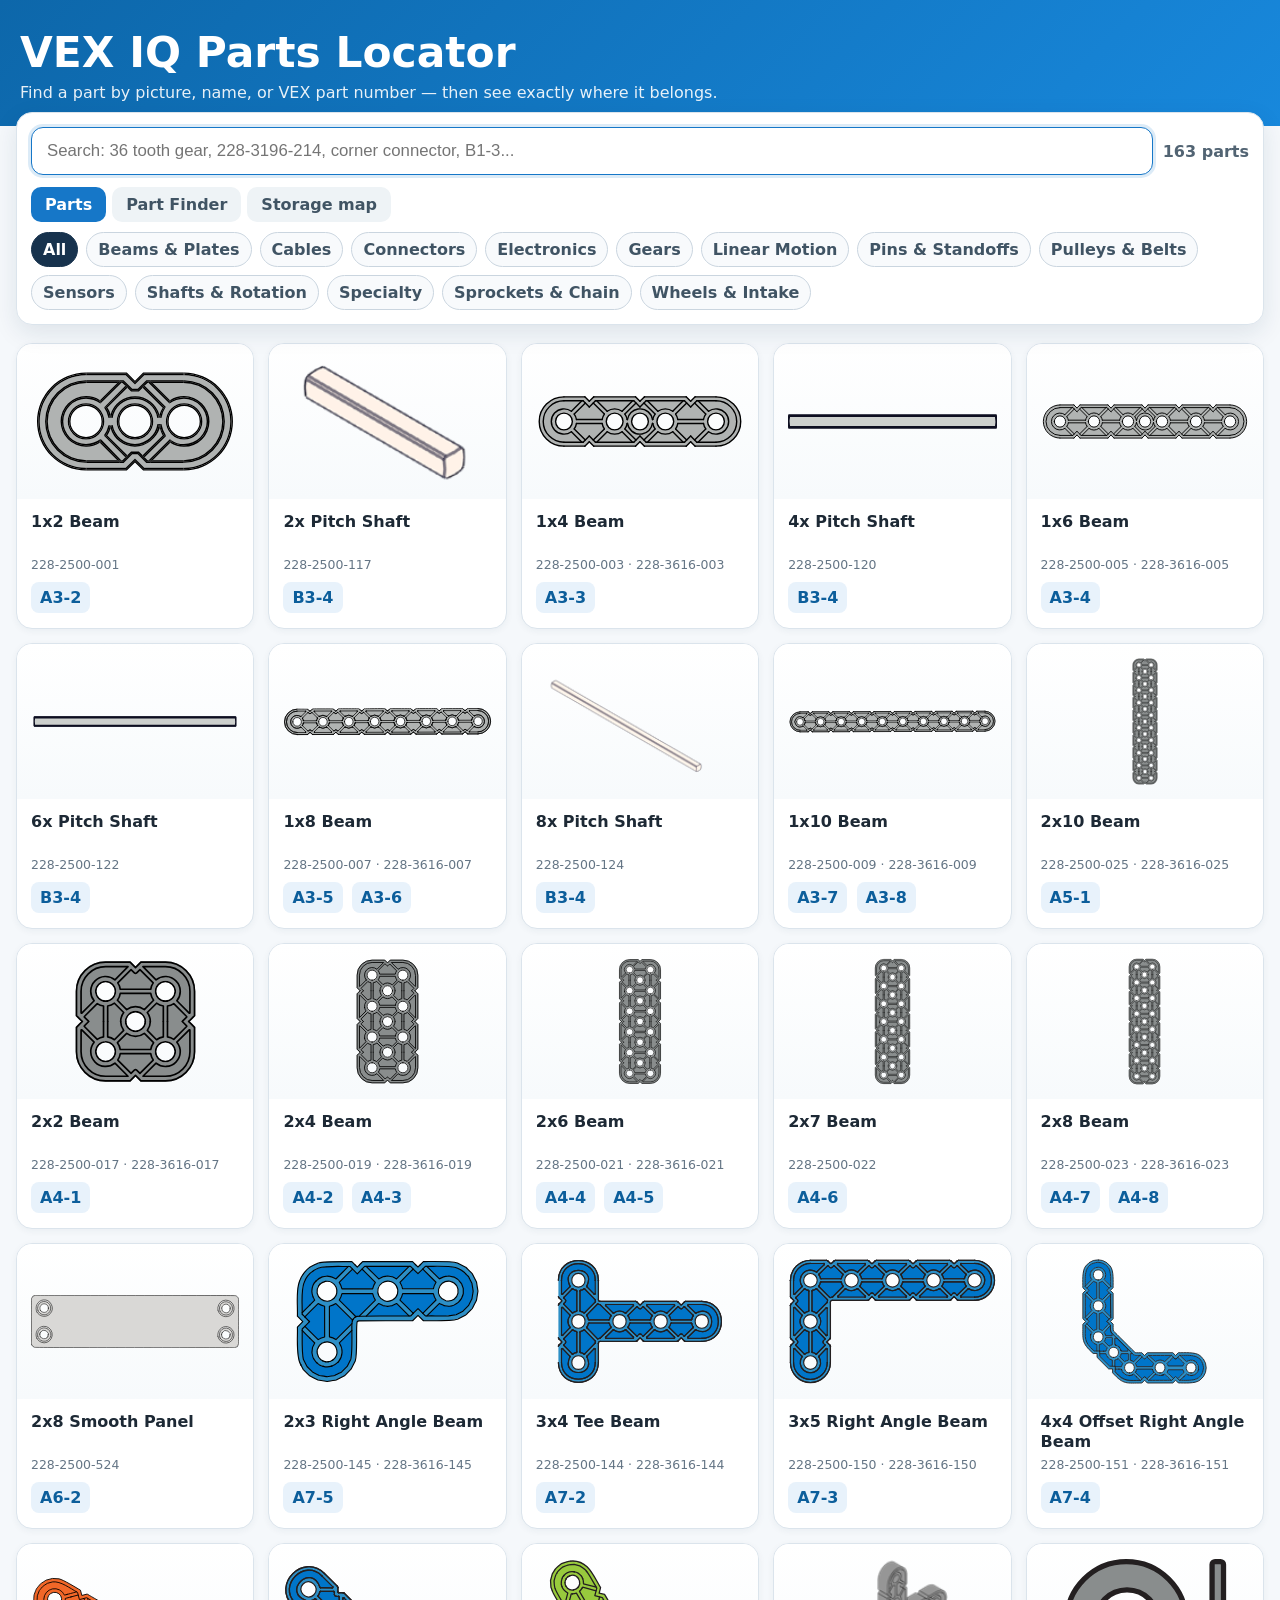
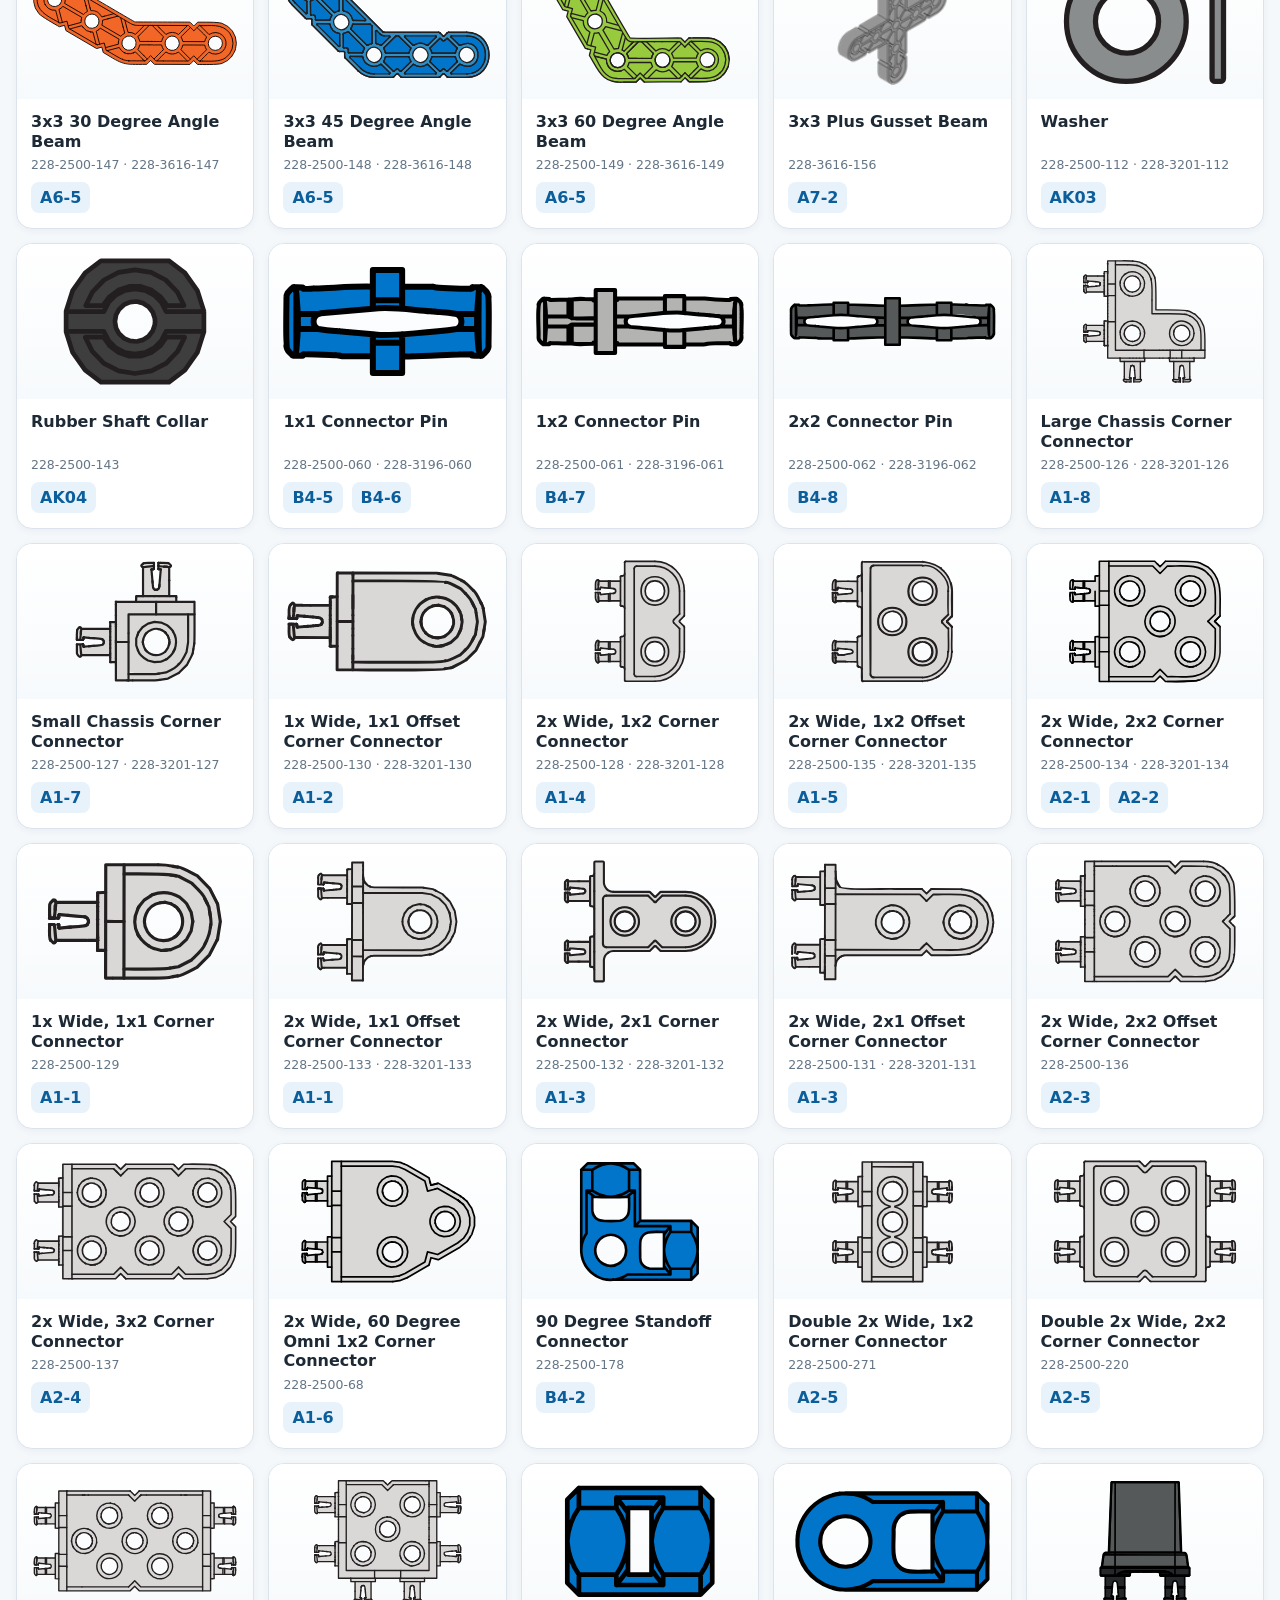
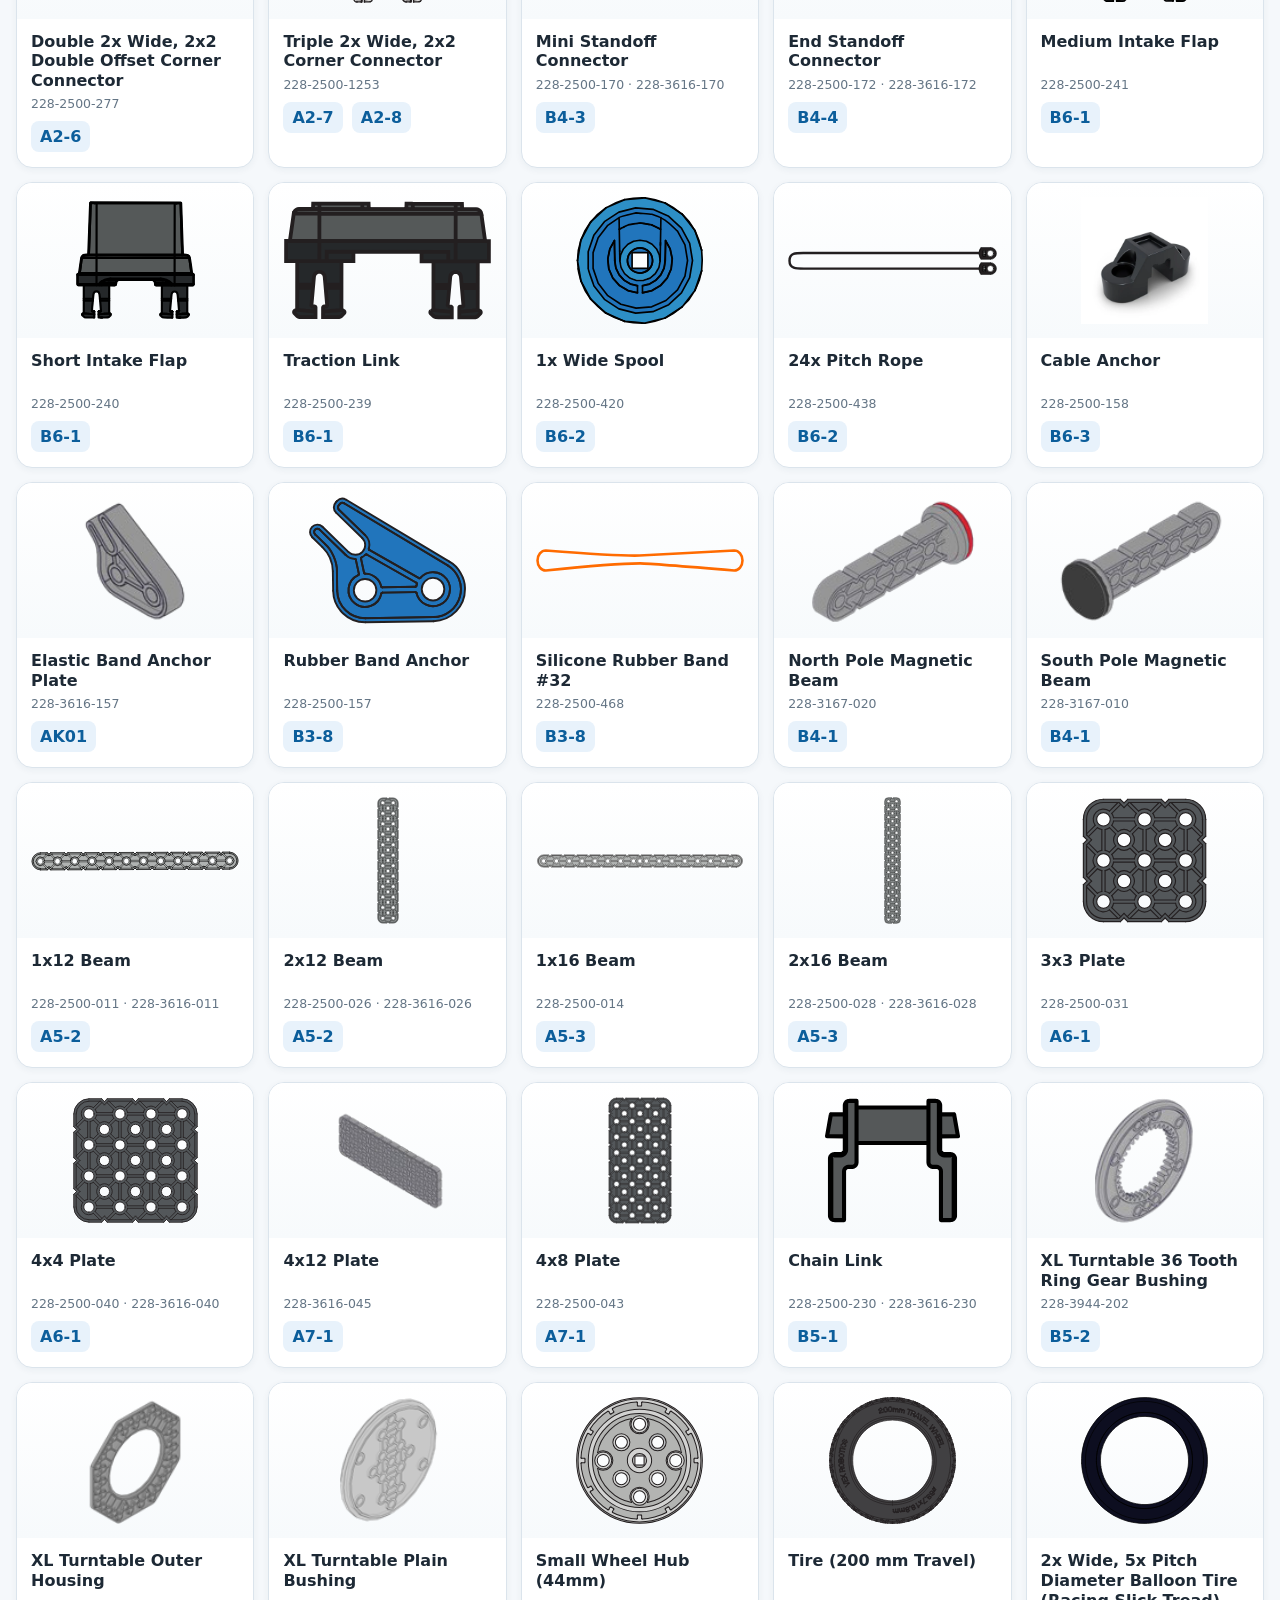
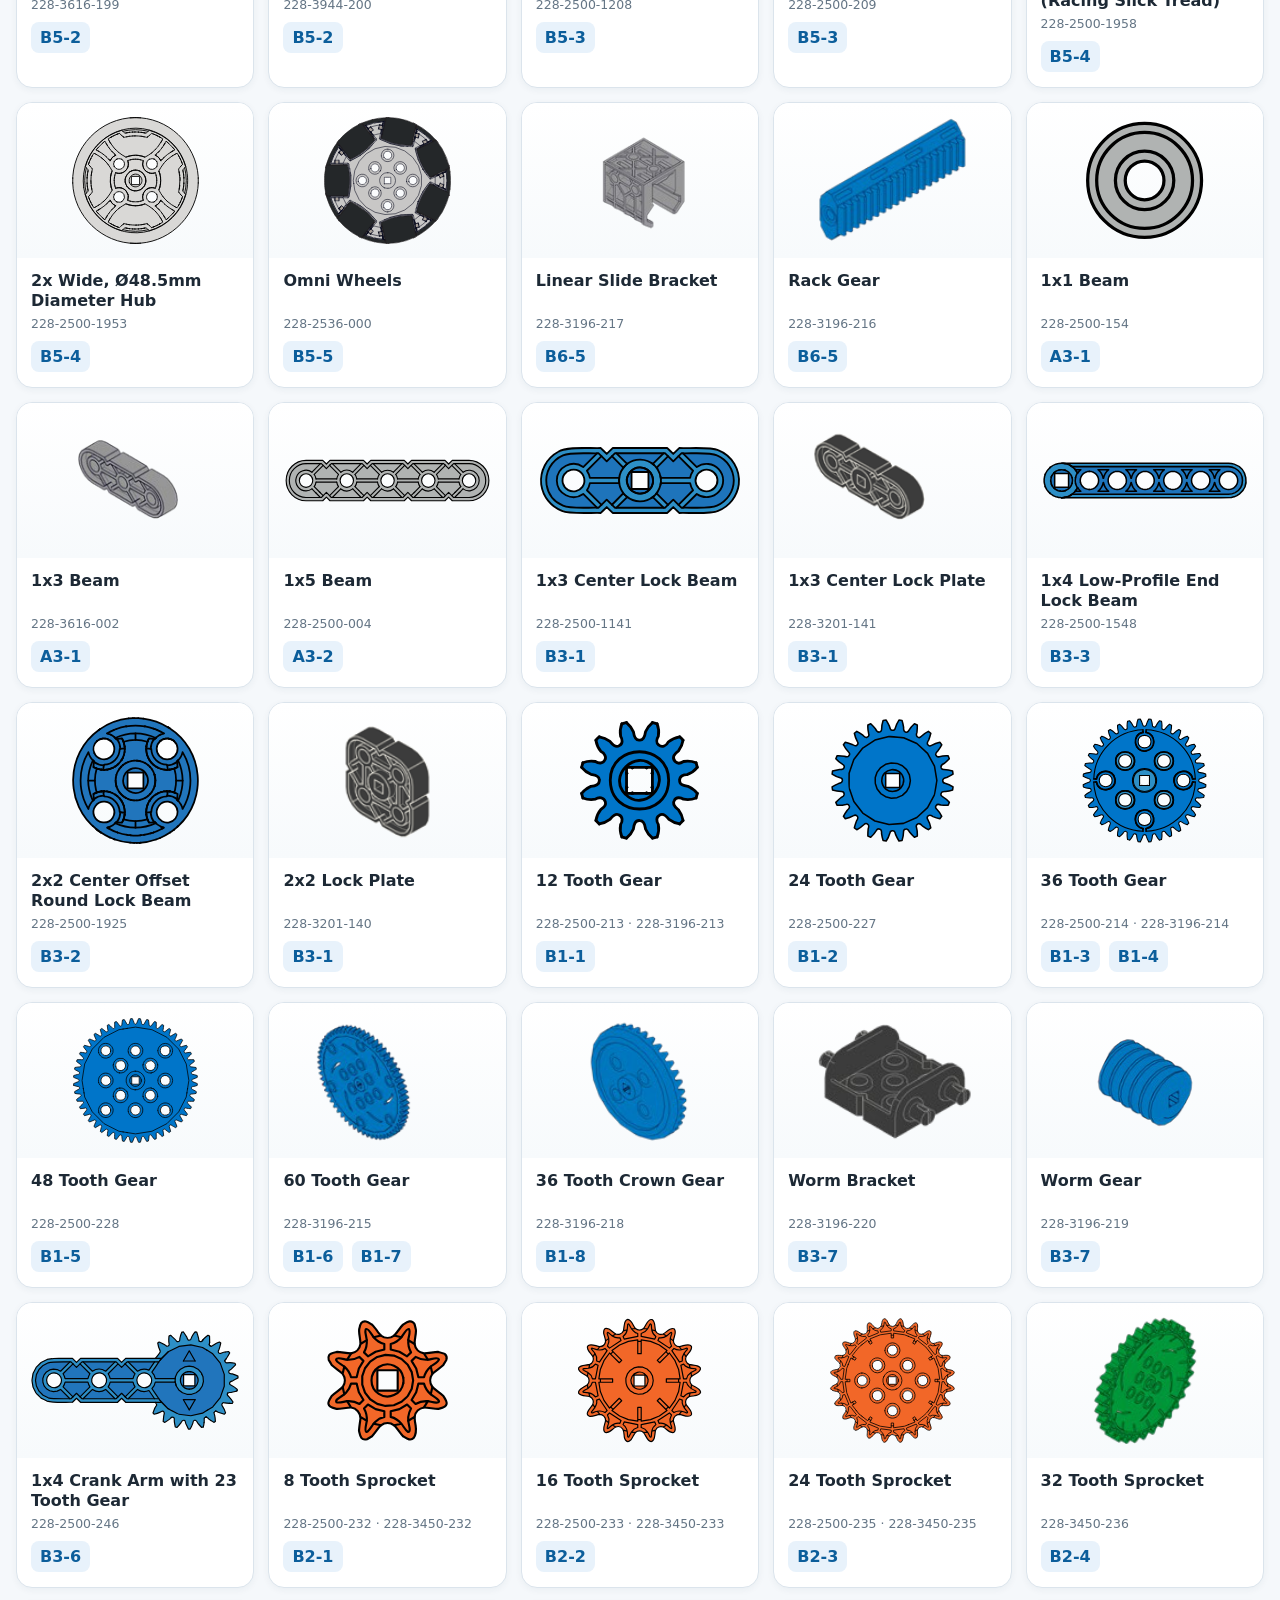
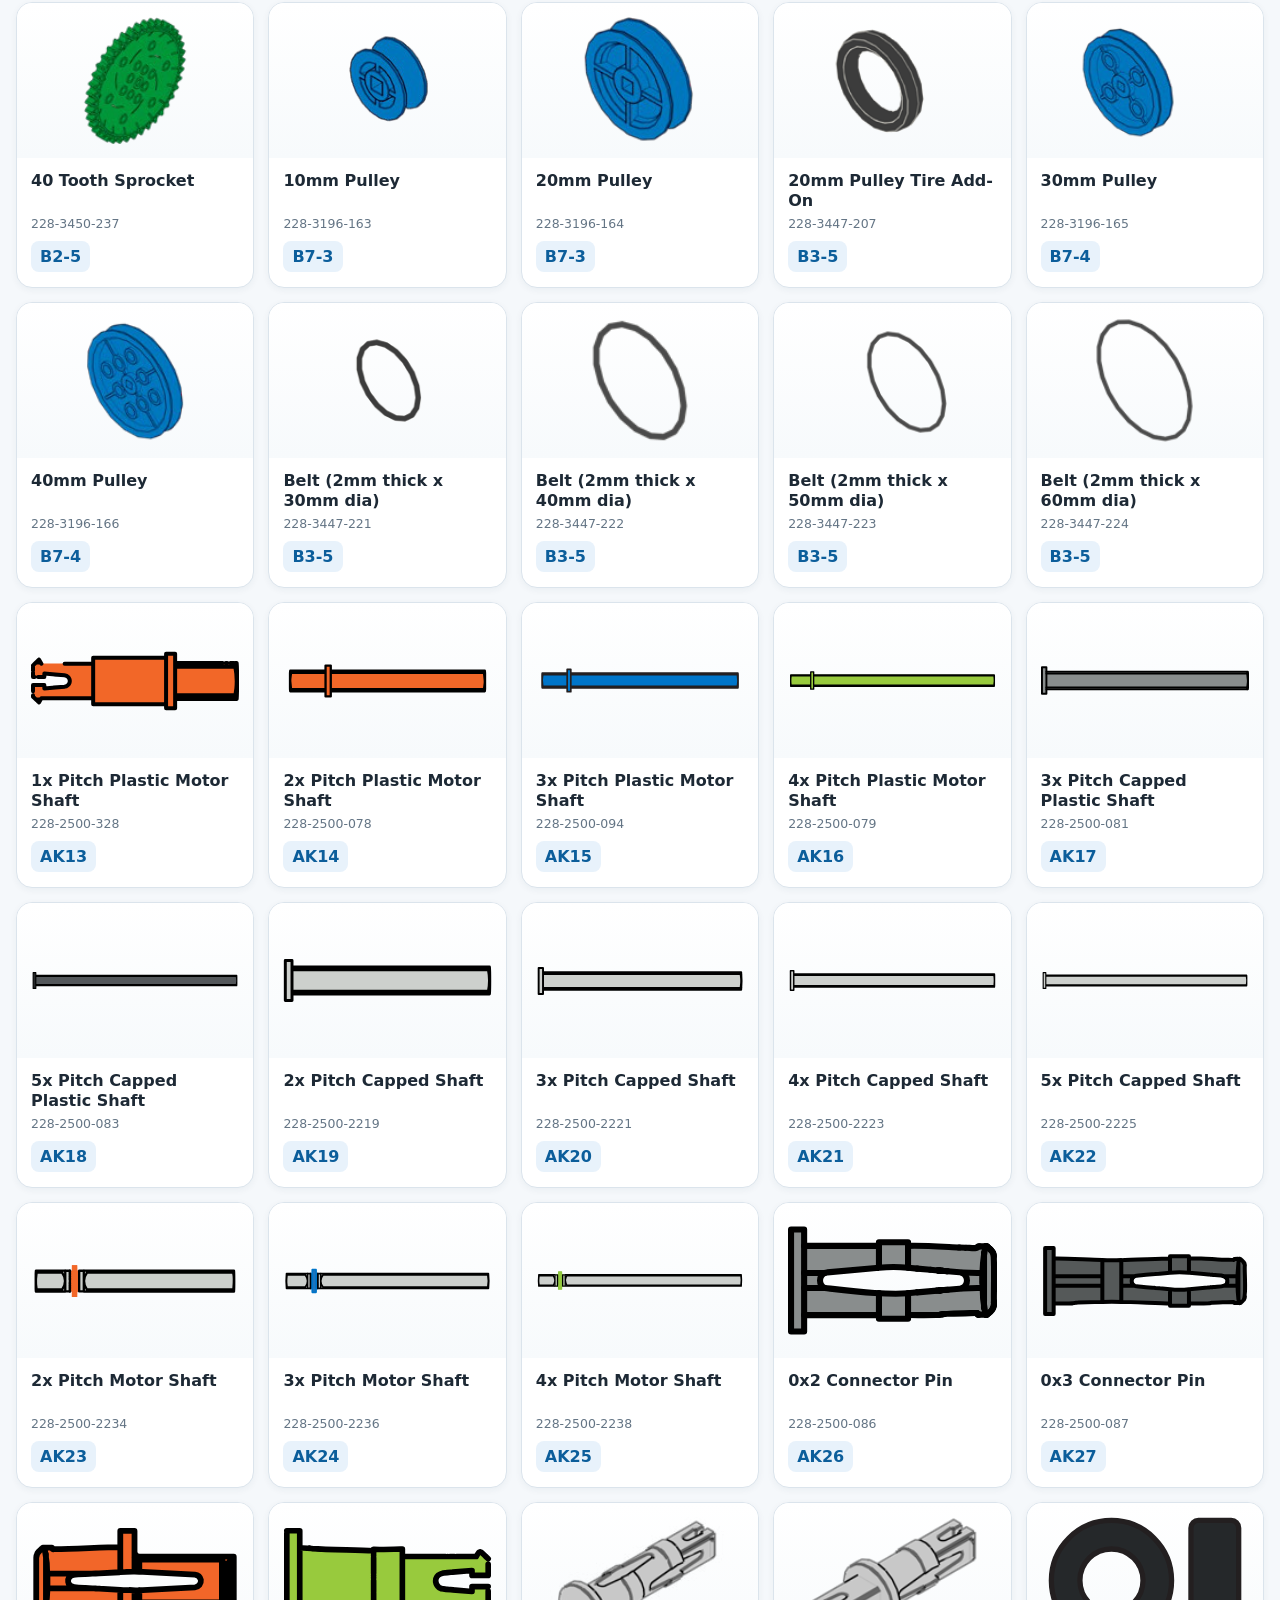
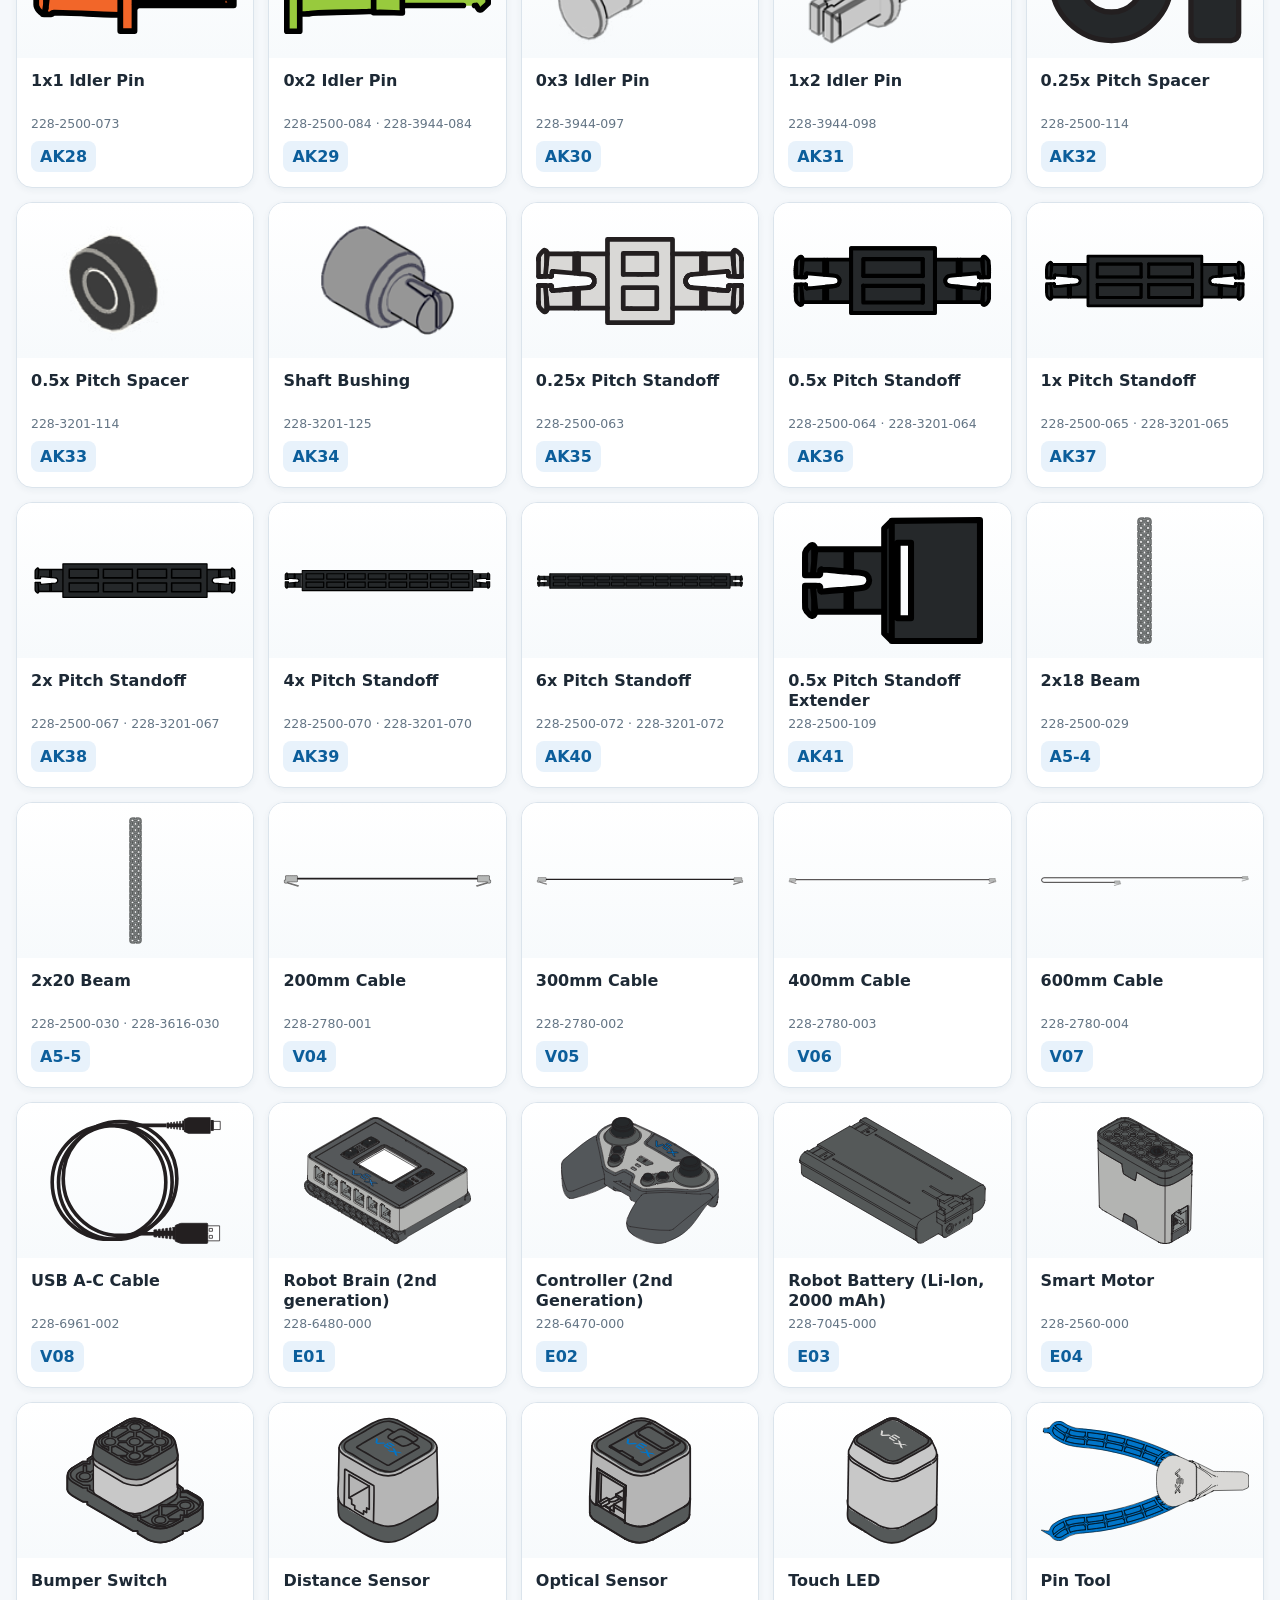
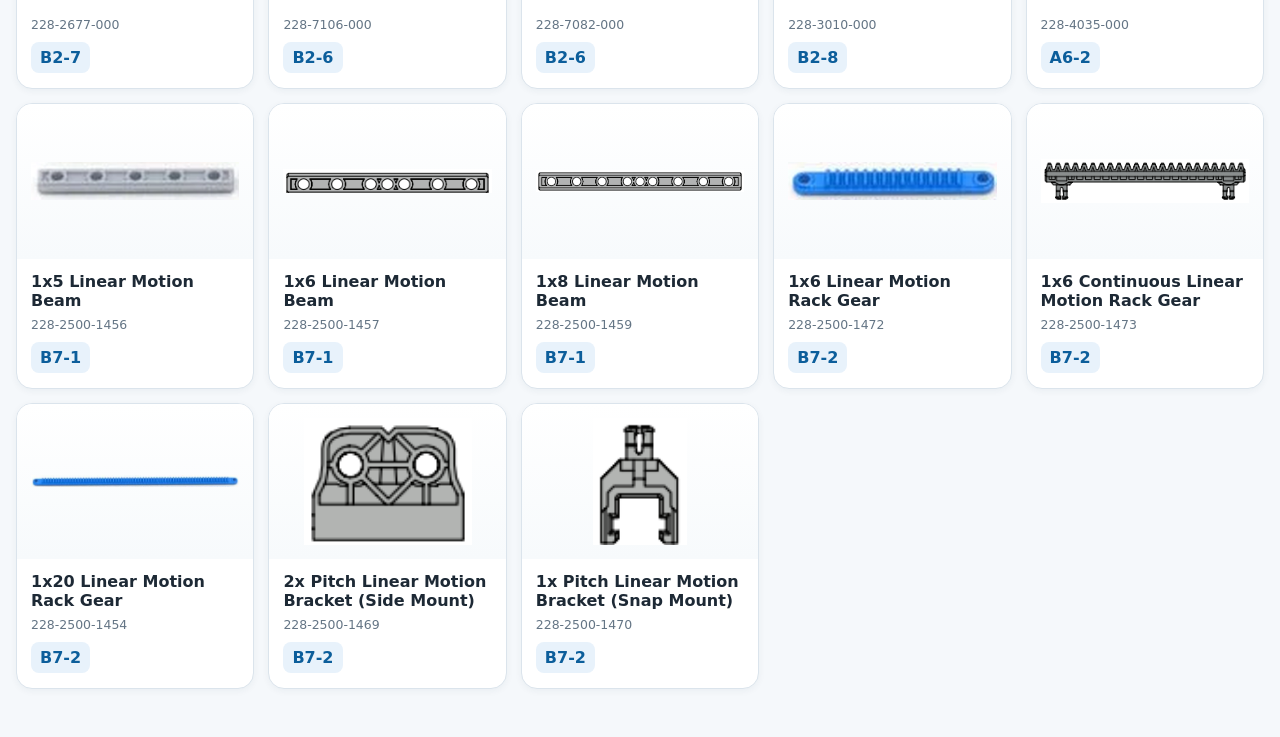
==== index.html @ 148d545c "VEX IQ Parts Locator: first commit Static site (search, Part Finder poster, storage map) for the cla" ====
<!doctype html>
<html lang="en">
<head>
<meta charset="utf-8">
<meta name="viewport" content="width=device-width,initial-scale=1">
<title>VEX IQ Parts Locator</title>
<link rel="stylesheet" href="css/style.css">
</head>
<body>
<header>
  <div class="header-inner">
    <h1>VEX IQ Parts Locator</h1>
    <p>Find a part by picture, name, or VEX part number — then see exactly where it belongs.</p>
  </div>
</header>

<div class="toolbar">
  <div class="toolbar-card">
    <div class="search-row">
      <input id="search" class="search" type="search" autocomplete="off" spellcheck="false"
             placeholder="Search: 36 tooth gear, 228-3196-214, corner connector, B1-3..." autofocus>
      <div class="count" id="count"></div>
    </div>
    <div class="view-tabs" role="tablist">
      <button class="tab active" data-view="parts" role="tab">Parts</button>
      <button class="tab" data-view="finder" role="tab">Part Finder</button>
      <button class="tab" data-view="map" role="tab">Storage map</button>
    </div>
    <div class="filters" id="filters"></div>
  </div>
</div>

<main>
  <section id="partsView">
    <div id="fuzzyNote" class="fuzzy-note" hidden></div>
    <div id="grid" class="grid"></div>
    <div id="empty" class="empty" hidden>No parts matched that search. Try fewer words, or a part number.</div>
  </section>
  <section id="finderView" hidden></section>
  <section id="mapView" hidden>
    <p class="map-help">Click any bin or drawer to see what's in it.</p>
    <div id="storageMap"></div>
  </section>
  <div id="loadError" class="empty" hidden></div>
</main>

<dialog id="dialog">
  <div class="modal-head">
    <button class="back" id="backBtn" aria-label="Back" hidden>‹ Back</button>
    <strong id="dialogTitle"></strong>
    <button class="close" id="closeBtn" aria-label="Close">×</button>
  </div>
  <div id="dialogBody"></div>
</dialog>

<script src="js/app.js"></script>
</body>
</html>
---- css/style.css ----
:root {
  --blue:#1677c8; --dark:#17324d; --light:#f5f8fb; --border:#dbe4ec;
  --orange:#e9792f; --green:#2f8d59; --shadow:0 8px 25px rgba(23,50,77,.10);
  --hit:#ffbd4a; --hit-border:#d38200;
}
* { box-sizing:border-box; }
[hidden] { display:none !important; }
body { margin:0; font-family:Inter,system-ui,-apple-system,BlinkMacSystemFont,"Segoe UI",sans-serif; background:var(--light); color:#1d2935; }
button { font:inherit; }

header { background:linear-gradient(135deg,#0d67aa,#1888dc); color:white; padding:28px 20px 24px; }
.header-inner { max-width:1280px; margin:auto; }
h1 { margin:0 0 6px; font-size:clamp(1.7rem,4vw,2.65rem); }
header p { margin:0; opacity:.9; }

/* Toolbar */
.toolbar { max-width:1280px; margin:-14px auto 18px; padding:0 16px; position:sticky; top:8px; z-index:5; }
.toolbar-card { background:white; border:1px solid var(--border); border-radius:16px; box-shadow:var(--shadow); padding:14px; }
.search-row { display:flex; gap:10px; align-items:center; }
.search { flex:1; min-width:0; font-size:1.05rem; padding:13px 15px; border:1px solid #bfcbd5; border-radius:12px; outline:none; }
.search:focus { border-color:var(--blue); box-shadow:0 0 0 3px rgba(22,119,200,.15); }
.count { white-space:nowrap; font-weight:700; color:#526473; }
.view-tabs { display:flex; gap:6px; margin-top:12px; }
.tab { border:0; background:#eef3f6; color:#405464; border-radius:10px; padding:8px 14px; cursor:pointer; font-weight:700; }
.tab.active { background:var(--blue); color:white; }
.filters { display:flex; gap:8px; flex-wrap:wrap; margin-top:10px; }
.filter { border:1px solid #cad5df; background:#f8fafc; border-radius:999px; padding:7px 11px; cursor:pointer; font-weight:650; color:#405464; }
.filter.active { background:var(--dark); color:white; border-color:var(--dark); }

main { max-width:1280px; margin:auto; padding:0 16px 48px; }

/* Part cards */
.grid { display:grid; grid-template-columns:repeat(auto-fill,minmax(205px,1fr)); gap:14px; }
.card { border:1px solid var(--border); background:white; border-radius:16px; overflow:hidden; cursor:pointer; box-shadow:0 2px 7px rgba(23,50,77,.05); transition:.16s ease; text-align:left; padding:0; display:flex; flex-direction:column; }
.card:hover { transform:translateY(-2px); box-shadow:var(--shadow); border-color:#b8c9d8; }
.imagebox { height:155px; display:flex; align-items:center; justify-content:center; padding:14px; background:linear-gradient(#fff,#f7fafc); }
.imagebox img { width:100%; height:100%; object-fit:contain; }
.card-body { padding:13px 14px 15px; }
.name { margin:0; font-size:1rem; line-height:1.22; min-height:2.44em; }
.meta { font-size:.78rem; color:#647585; margin-top:6px; min-height:1.2em; }
.location { display:inline-block; margin-top:10px; margin-right:4px; background:#e8f2fb; color:#0c5e9b; padding:6px 9px; border-radius:8px; font-weight:800; border:0; cursor:pointer; }
.location:hover { background:#d3e7f8; }
.empty { background:white; border:1px dashed #bdcbd7; border-radius:16px; padding:40px; text-align:center; color:#607282; }
.fuzzy-note { margin:0 0 12px; padding:10px 14px; border-radius:12px; background:#fff6e6; color:#7a4b00; border:1px solid #f3d9a6; }

/* Part Finder */
.finder-title { margin:4px 0 2px; font-size:1.5rem; }
.finder-help { margin:0 0 16px; color:#607282; }
.poster { --k:.6; display:grid; grid-template-columns:repeat(4,minmax(0,1fr)); grid-auto-rows:8px; column-gap:14px; grid-auto-flow:row dense; }
.poster-panel { align-self:start; background:white; border:2px solid #d5dde4; border-radius:6px; padding:10px 14px 12px; }
.poster-panel h2 { margin:0 0 4px; font-size:1.1rem; }
.poster-panel h2 button { border:0; background:none; padding:0; font:inherit; font-weight:800; color:#0d67aa; cursor:pointer; }
.poster-panel h2 button span { opacity:.5; }
.poster-panel h2 button:hover { text-decoration:underline; }
.poster-group { display:flex; flex-wrap:wrap; align-items:flex-end; gap:6px 12px; padding:8px 0; }
.poster-group + .poster-group { border-top:1px dashed #e1e7ec; }
.poster-part { position:relative; display:flex; align-items:center; justify-content:center; min-width:30px; min-height:30px; max-width:100%; padding:3px; border:0; border-radius:8px; background:none; cursor:pointer; }
.poster-part img { display:block; width:calc(var(--w) * var(--k) * 1px); max-width:100%; height:auto; aspect-ratio:var(--w) / var(--h); }
.poster-part:hover, .poster-part:focus-visible { background:#e8f2fb; outline:2px solid var(--blue); z-index:3; }
.poster-part::after { content:attr(data-tip); position:absolute; left:50%; bottom:calc(100% + 6px); transform:translateX(-50%); background:var(--dark); color:white; font-size:.8rem; font-weight:700; padding:5px 9px; border-radius:7px; white-space:nowrap; pointer-events:none; opacity:0; transition:opacity .12s; }
.poster-part:hover::after, .poster-part:focus-visible::after { opacity:1; }
.poster-missing { font-size:.7rem; font-weight:700; color:#536778; background:#eef3f6; border-radius:6px; padding:6px; }
.crumbs { display:flex; align-items:center; gap:8px; margin:2px 0 10px; font-size:1.1rem; }
.crumbs button { border:0; background:#eef3f6; color:#405464; border-radius:10px; padding:8px 12px; cursor:pointer; font-weight:700; }
.crumbs button:hover { background:#dfe8ee; }
.crumbs span { color:#9aa8b4; }
.finder-chips { margin:0 0 16px; }
.type-group { margin-bottom:22px; }
.type-group > h3 { margin:0 0 10px; font-size:1.15rem; color:var(--dark); border-bottom:2px solid var(--border); padding-bottom:6px; }
.type-group > h3 span { font-size:.8rem; color:#7a8b99; background:#eef3f6; border-radius:999px; padding:2px 8px; margin-left:4px; vertical-align:middle; }
.badge-link { border:0; cursor:pointer; }
@media (max-width:1100px) { .poster { grid-template-columns:repeat(2,minmax(0,1fr)); } }
.badge-link:hover { background:#d3e7f8; color:#0c5e9b; }

/* Placeholder image */
.placeholder { width:130px; height:110px; border-radius:20px; display:flex; flex-direction:column; align-items:center; justify-content:center; text-align:center; font-weight:800; color:white; padding:10px; }
.placeholder span { font-size:1rem; line-height:1.15; display:-webkit-box; -webkit-line-clamp:3; -webkit-box-orient:vertical; overflow:hidden; }
.placeholder small { font-size:.62rem; font-weight:600; opacity:.8; margin-top:6px; }
.placeholder.large { width:220px; height:180px; border-radius:28px; }
.placeholder.large span { font-size:1.5rem; }
.placeholder.large small { font-size:.8rem; }
.placeholder.tiny { width:56px; height:56px; border-radius:10px; padding:3px; }
.placeholder.tiny span { font-size:.55rem; }
.placeholder.tiny small { display:none; }

/* Dialog */
dialog { width:min(920px,95vw); max-height:92vh; border:0; padding:0; border-radius:18px; box-shadow:0 24px 70px rgba(0,0,0,.28); }
dialog::backdrop { background:rgba(13,31,48,.55); }
.modal-head { display:flex; align-items:center; gap:10px; border-bottom:1px solid var(--border); padding:12px 18px; position:sticky; top:0; background:white; z-index:2; }
.modal-head strong { font-size:1.15rem; flex:1; }
.close { width:38px; height:38px; border:0; border-radius:50%; background:#eef3f6; font-size:1.4rem; cursor:pointer; }
.back { border:0; border-radius:10px; background:#eef3f6; padding:8px 12px; cursor:pointer; font-weight:700; color:#405464; }
.detail { padding:20px; display:grid; grid-template-columns:minmax(220px,330px) 1fr; gap:22px; }
.detail-image { background:#f7fafc; border:1px solid var(--border); border-radius:15px; min-height:250px; padding:18px; display:flex; align-items:center; justify-content:center; }
.detail-image img { width:100%; height:290px; object-fit:contain; }
.detail h2 { margin:0 0 7px; font-size:1.65rem; }
.badge { display:inline-block; padding:6px 9px; border-radius:999px; background:#eef3f6; color:#536778; font-size:.8rem; font-weight:700; margin:0 6px 6px 0; }
.big-location { display:block; width:100%; text-align:left; border:0; margin:13px 0 16px; border-radius:14px; background:#0f6dac; color:white; padding:14px 16px; }
button.big-location { cursor:pointer; }
button.big-location:hover { background:#0c5e94; }
.big-location small { display:block; opacity:.8; font-weight:700; letter-spacing:.03em; }
.big-location b { font-size:1.65rem; }
.big-location .hint { font-size:.8rem; opacity:.8; margin-top:4px; }
.big-location.multi .multi-bins { display:flex; flex-wrap:wrap; gap:8px; margin:6px 0 2px; }
.big-location.multi button { flex:1 1 140px; text-align:left; border:2px solid rgba(255,255,255,.55); background:rgba(255,255,255,.12); color:white; border-radius:10px; padding:8px 10px; cursor:pointer; }
.big-location.multi button:hover { background:rgba(255,255,255,.25); }
.big-location.multi button b { display:block; font-size:1.5rem; }
.big-location.multi button span { font-size:.78rem; opacity:.85; }
.bin-item .info small.also { display:block; color:#0c5e9b; font-weight:700; }
.fact-grid { display:grid; grid-template-columns:repeat(2,minmax(0,1fr)); gap:9px; }
.fact { border:1px solid var(--border); border-radius:11px; padding:10px; background:#fbfcfd; }
.fact small { display:block; color:#718291; margin-bottom:3px; }
.fact b { word-break:break-word; }
.note { margin-top:10px; color:#607282; font-size:.9rem; }

/* Bin contents view */
.bin-view { padding:20px; }
.bin-list { display:grid; gap:10px; margin-top:14px; }
.bin-item { display:flex; align-items:center; gap:14px; width:100%; text-align:left; border:1px solid var(--border); background:white; border-radius:12px; padding:10px; cursor:pointer; }
.bin-item:hover { border-color:#b8c9d8; box-shadow:var(--shadow); }
.bin-item .thumb { width:56px; height:56px; flex:none; display:flex; align-items:center; justify-content:center; }
.bin-item .thumb img { width:100%; height:100%; object-fit:contain; }
.bin-item .info { flex:1; min-width:0; }
.bin-item .info b { display:block; }
.bin-item .info small { color:#647585; }
.bin-item .qty { font-weight:800; color:#405464; white-space:nowrap; }

/* Storage maps (shared by detail dialog + map view) */
.map-help { color:#607282; margin:0 0 12px; }
.map-section { background:white; border:1px solid var(--border); border-radius:16px; padding:16px; margin-bottom:16px; }
.map-section h2 { margin:0 0 4px; font-size:1.2rem; }
.map-section > p { margin:0 0 12px; color:#647585; }
.cart-sides { display:grid; grid-template-columns:repeat(auto-fit,minmax(340px,1fr)); gap:16px; }
.cart-title { font-weight:800; margin:14px 0 6px; font-size:.9rem; color:#405464; }
.cart { display:grid; grid-template-columns:repeat(var(--cols,8),1fr); gap:4px; }
.mini-map .cart { max-width:440px; }
.bin { min-height:32px; background:#f3f6f8; border:1px solid #dbe3e9; border-radius:5px; display:flex; flex-direction:column; align-items:center; justify-content:center; font-size:.65rem; color:#8a98a4; cursor:pointer; padding:2px; overflow:hidden; }
.bin.filled { background:#e3edf6; border-color:#bccfe0; color:#38556f; font-weight:700; }
.bin:hover { border-color:var(--blue); box-shadow:0 0 0 2px rgba(22,119,200,.2); }
.bin.hit { background:var(--hit); border-color:var(--hit-border); color:#492c00; font-weight:900; transform:scale(1.05); }
.map-section .bin { min-height:58px; }
.bin .bin-label { font-size:.58rem; font-weight:500; line-height:1.15; text-align:center; margin-top:2px; display:-webkit-box; -webkit-line-clamp:2; -webkit-box-orient:vertical; overflow:hidden; }
.mini-map .bin-label { display:none; }
.mini-map { margin-top:6px; }
.zone-list { display:grid; grid-template-columns:repeat(auto-fill,minmax(200px,1fr)); gap:8px; }
.zone-list .bin { min-height:48px; align-items:flex-start; padding:8px 10px; font-size:.8rem; }
.zone-list .bin .bin-label { font-size:.75rem; text-align:left; }

@media (max-width:700px) {
  .detail { grid-template-columns:1fr; }
  .detail-image { min-height:190px; }
  .toolbar { position:static; margin-top:0; }
  .count { display:none; }
  .poster { --k:.45; grid-template-columns:minmax(0,1fr); }
  .finder-chips { display:none; }
  .cart-sides { grid-template-columns:1fr; }
  .map-section .bin .bin-label { display:none; }
  .map-section .bin { min-height:38px; }
}
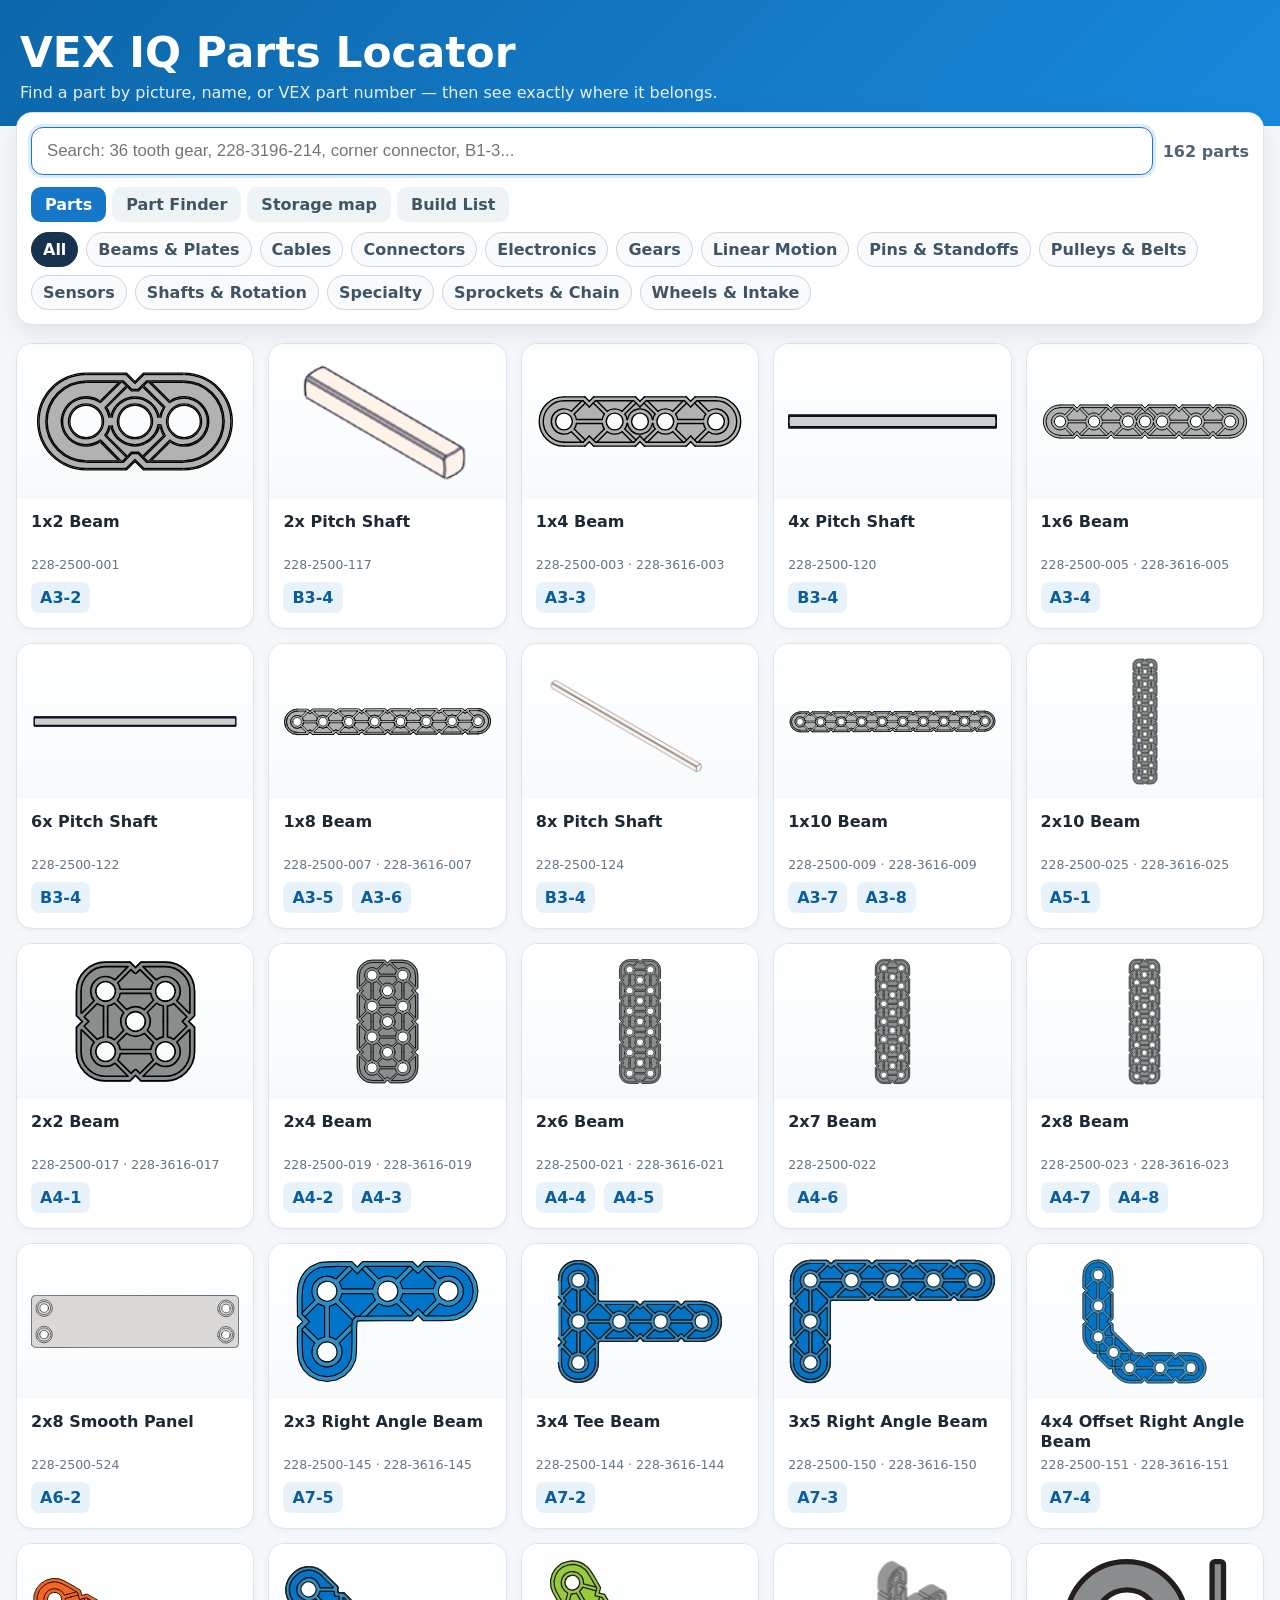
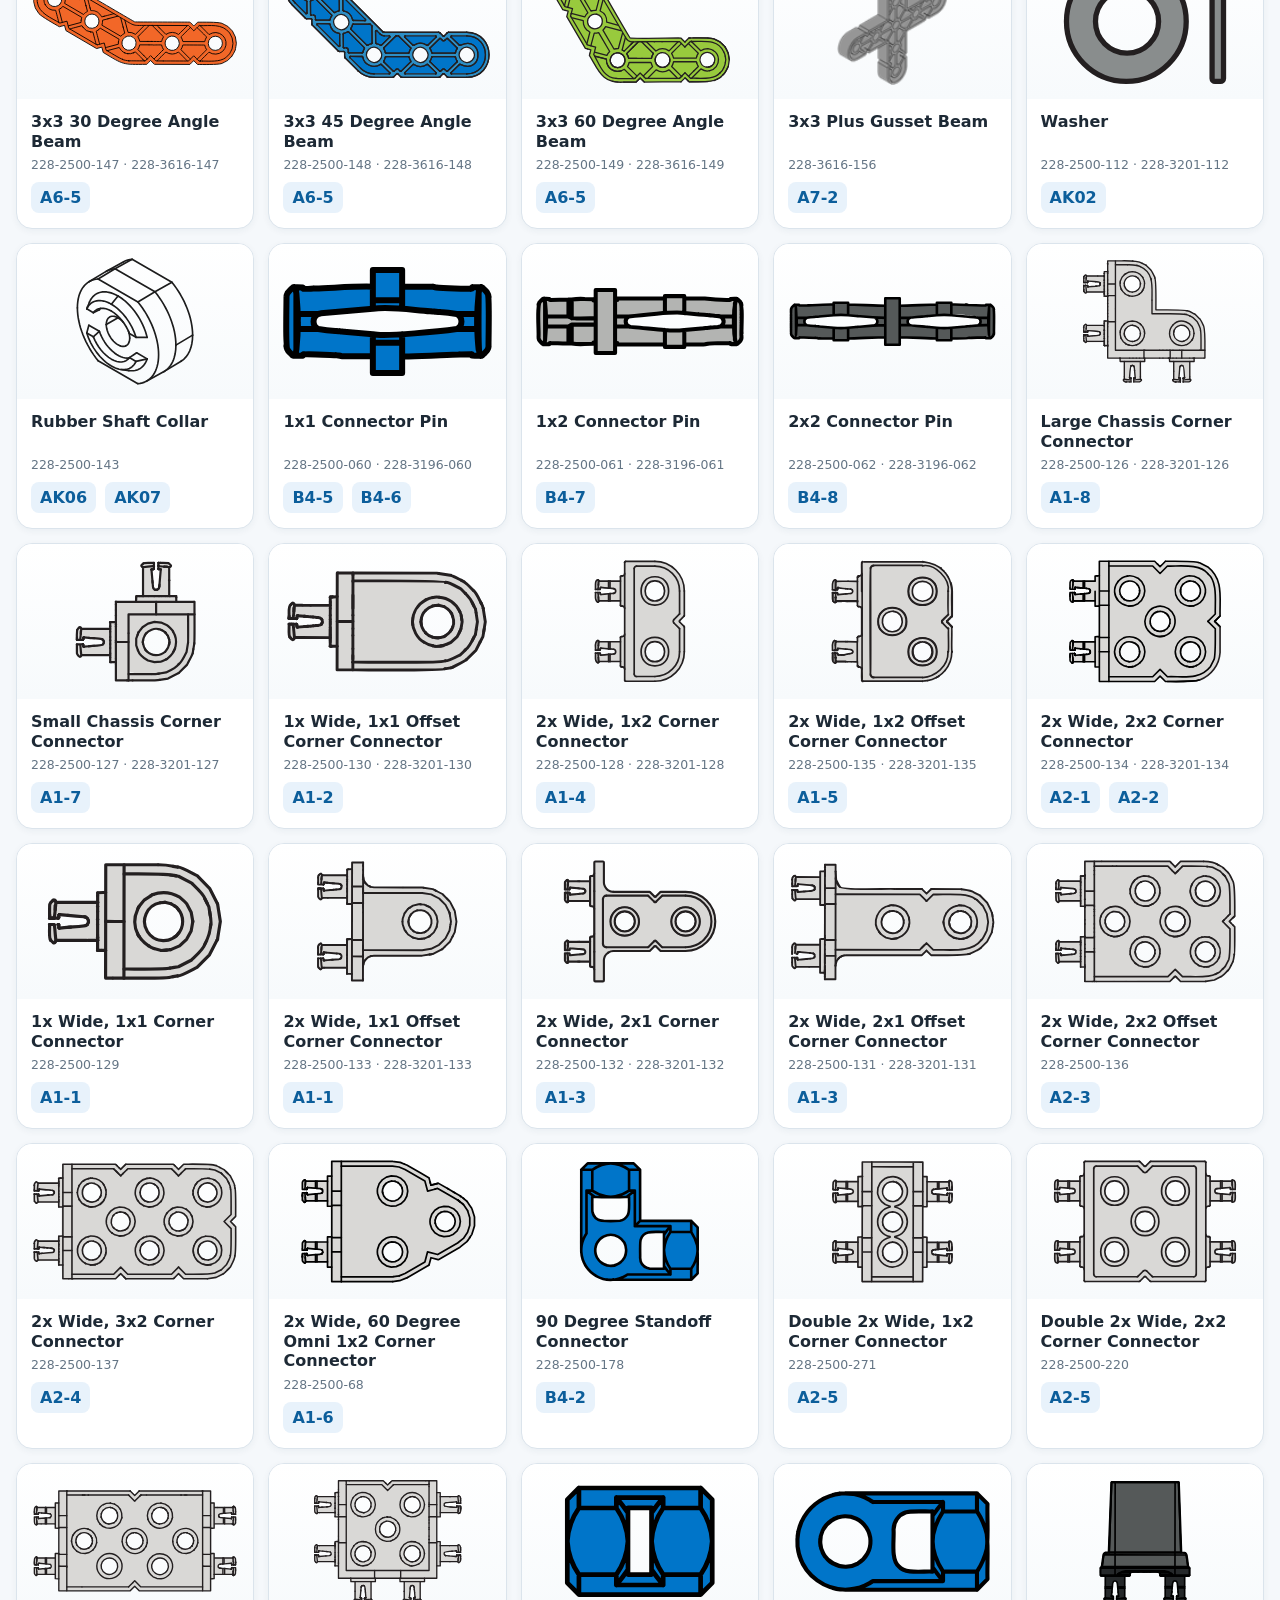
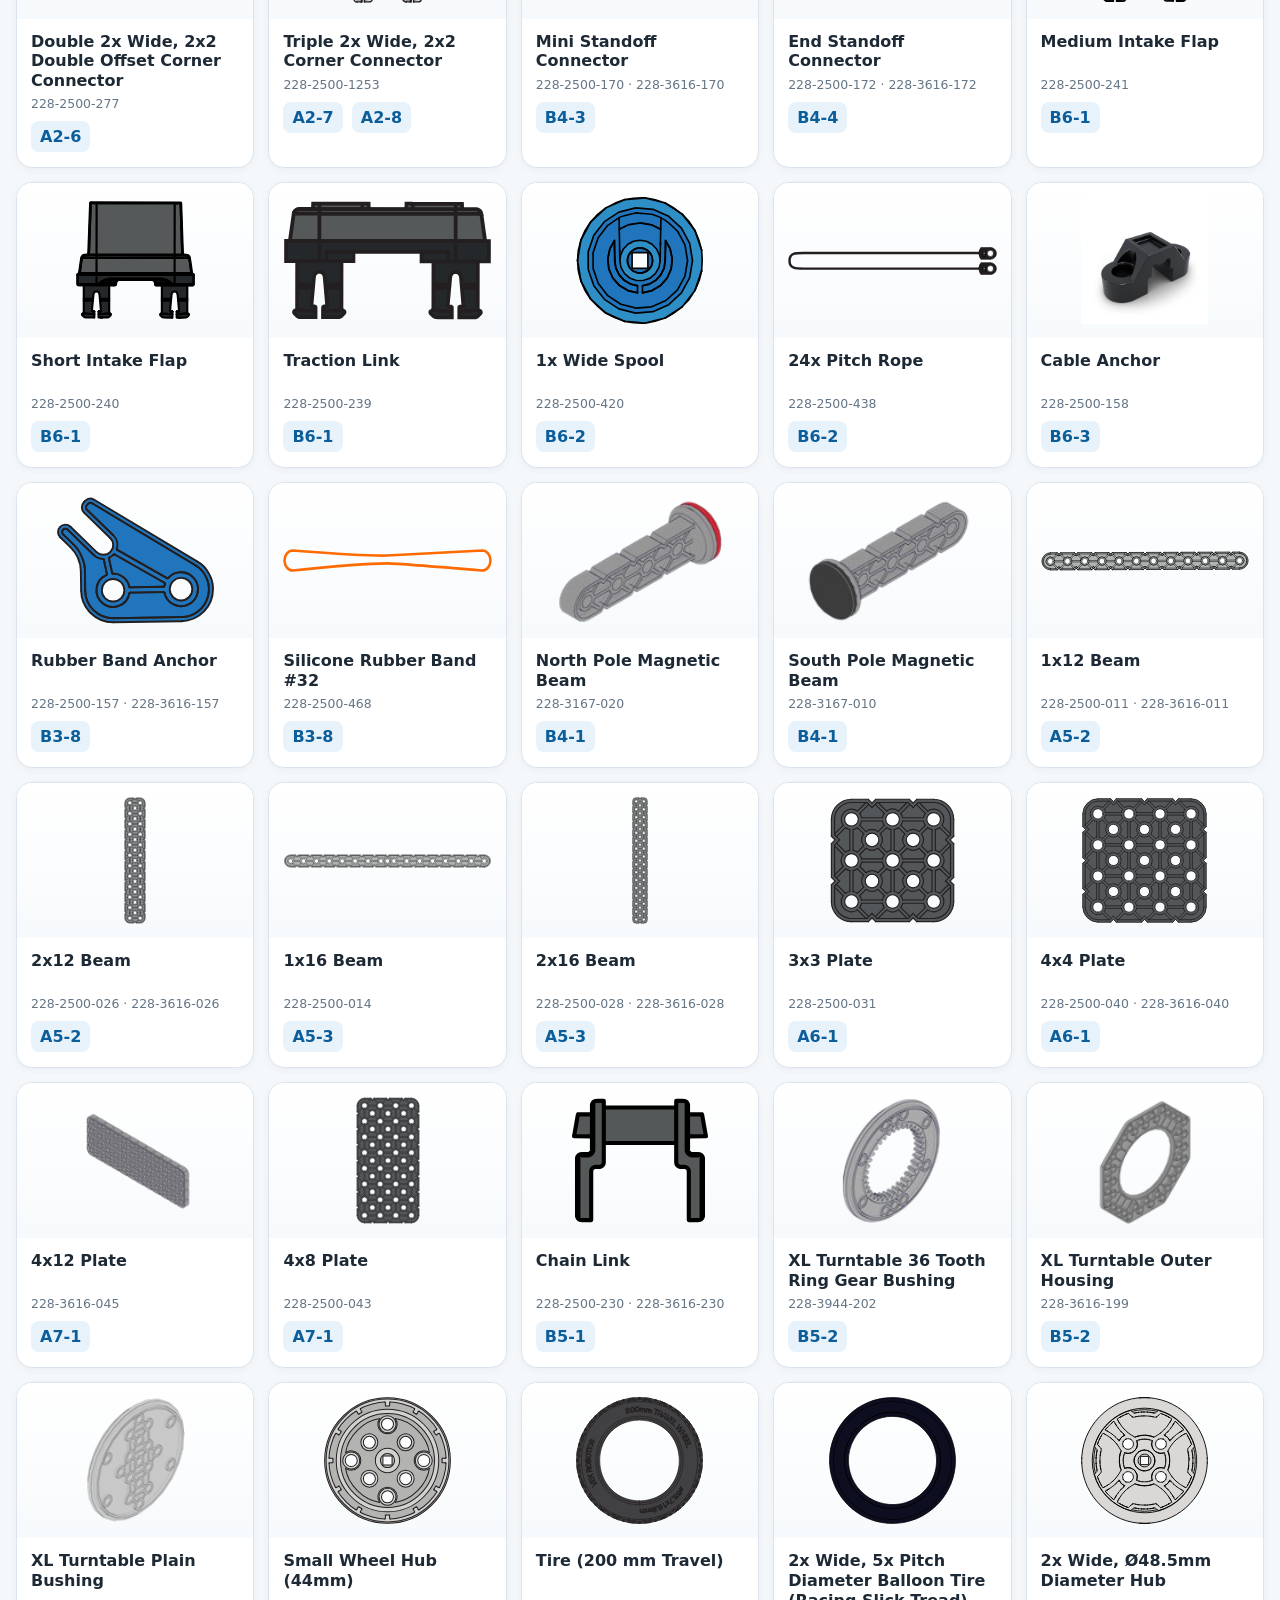
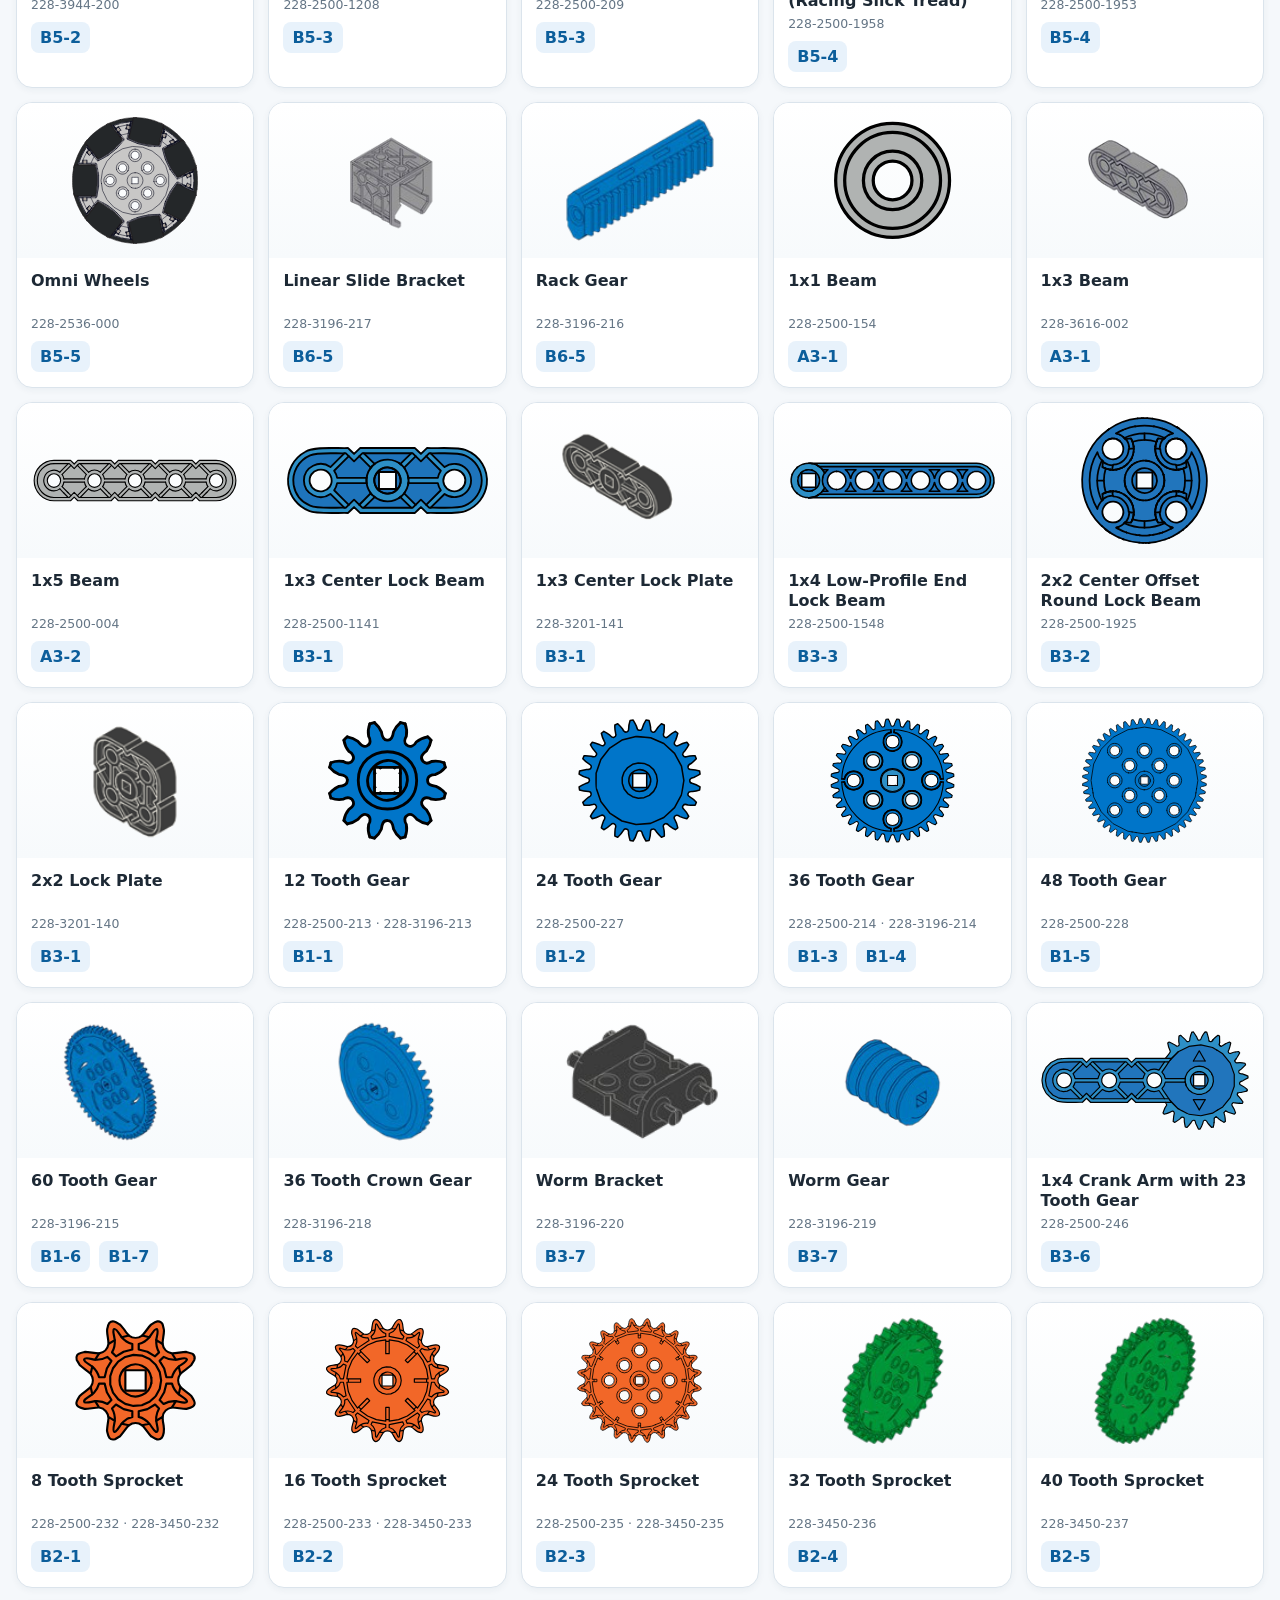
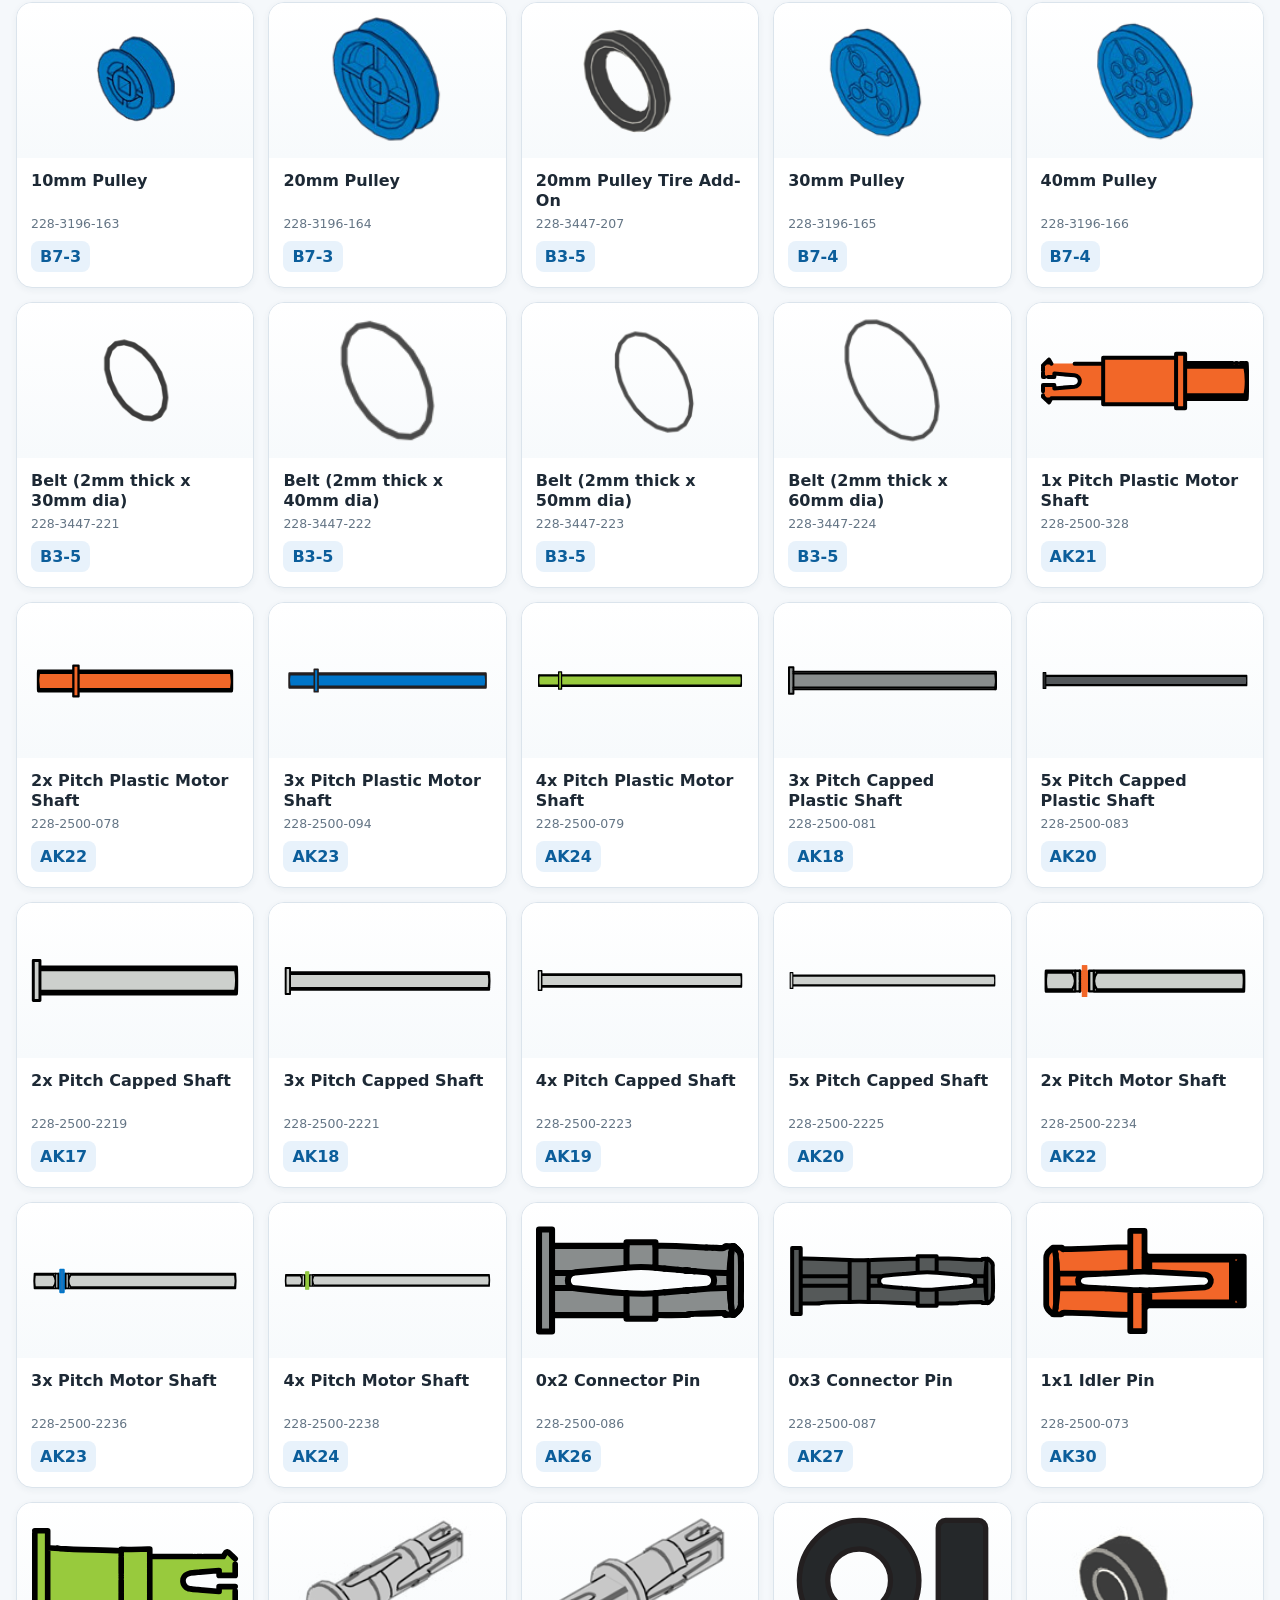
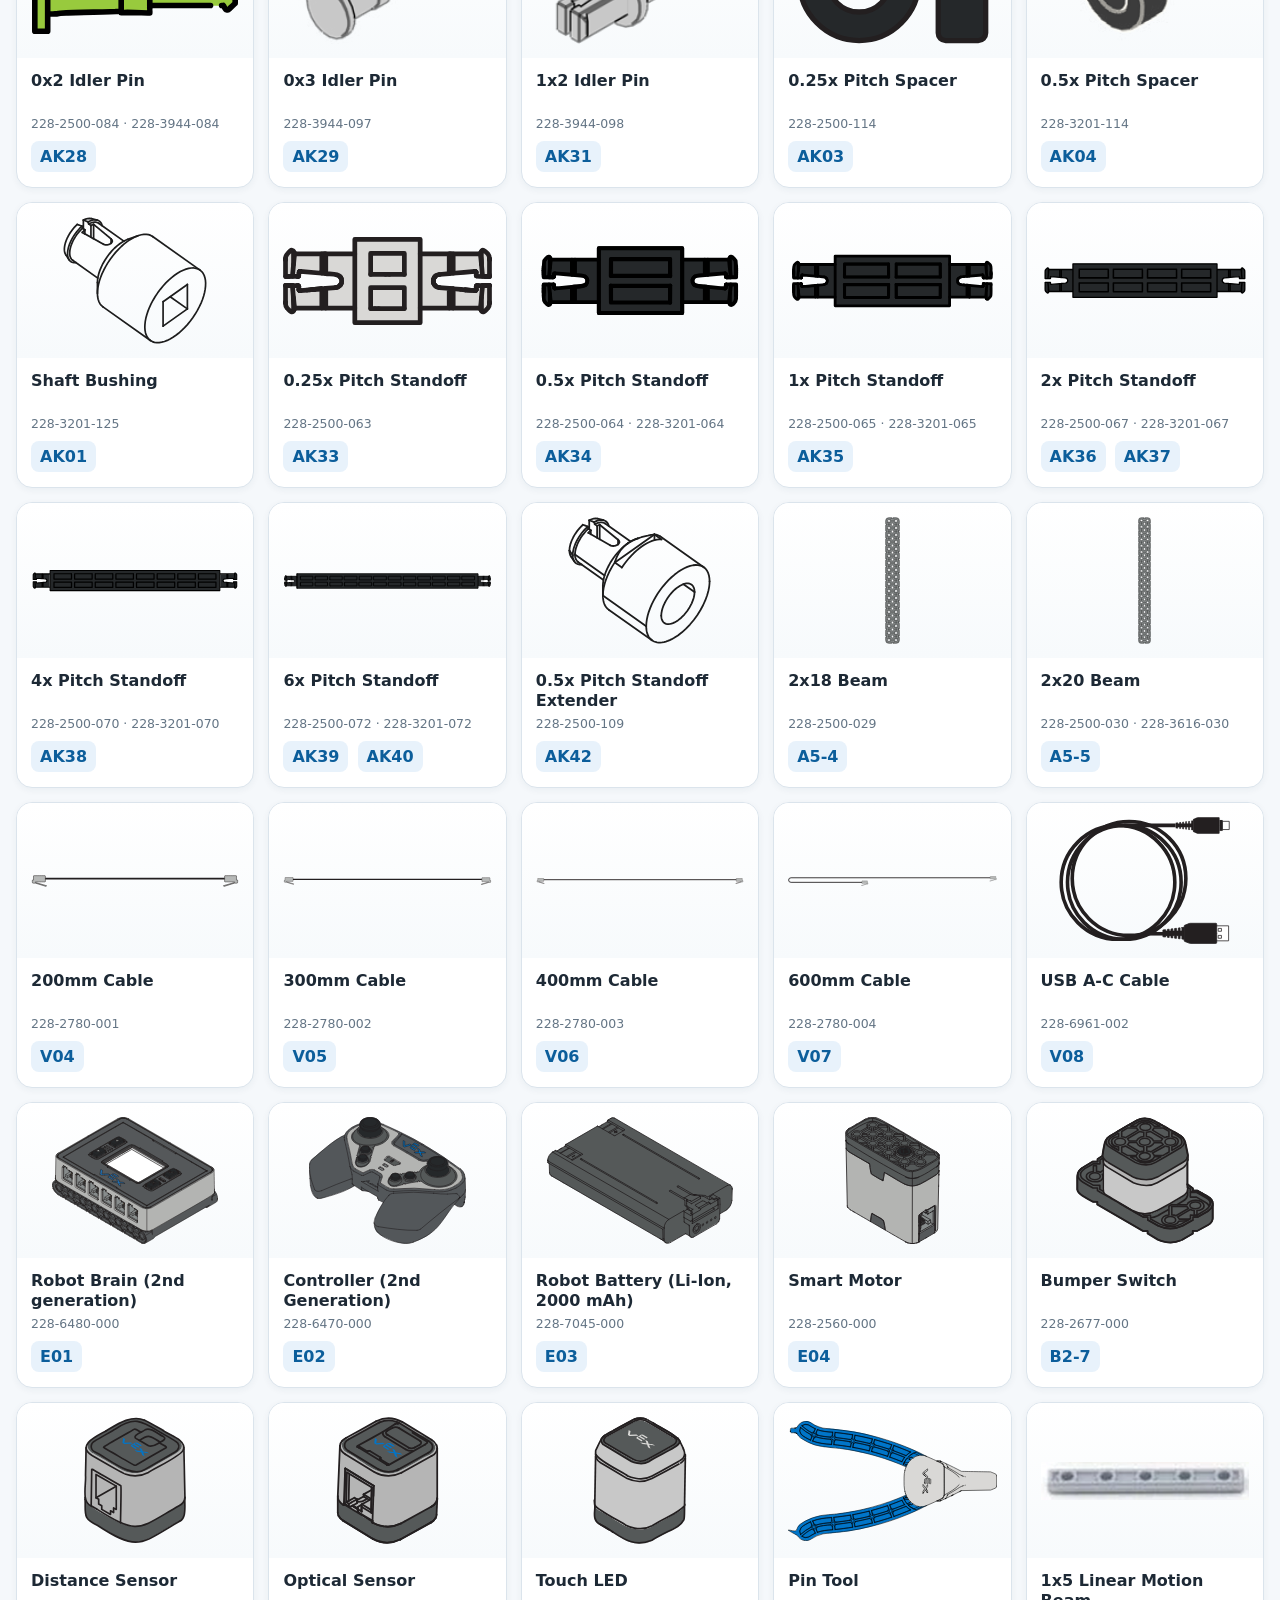
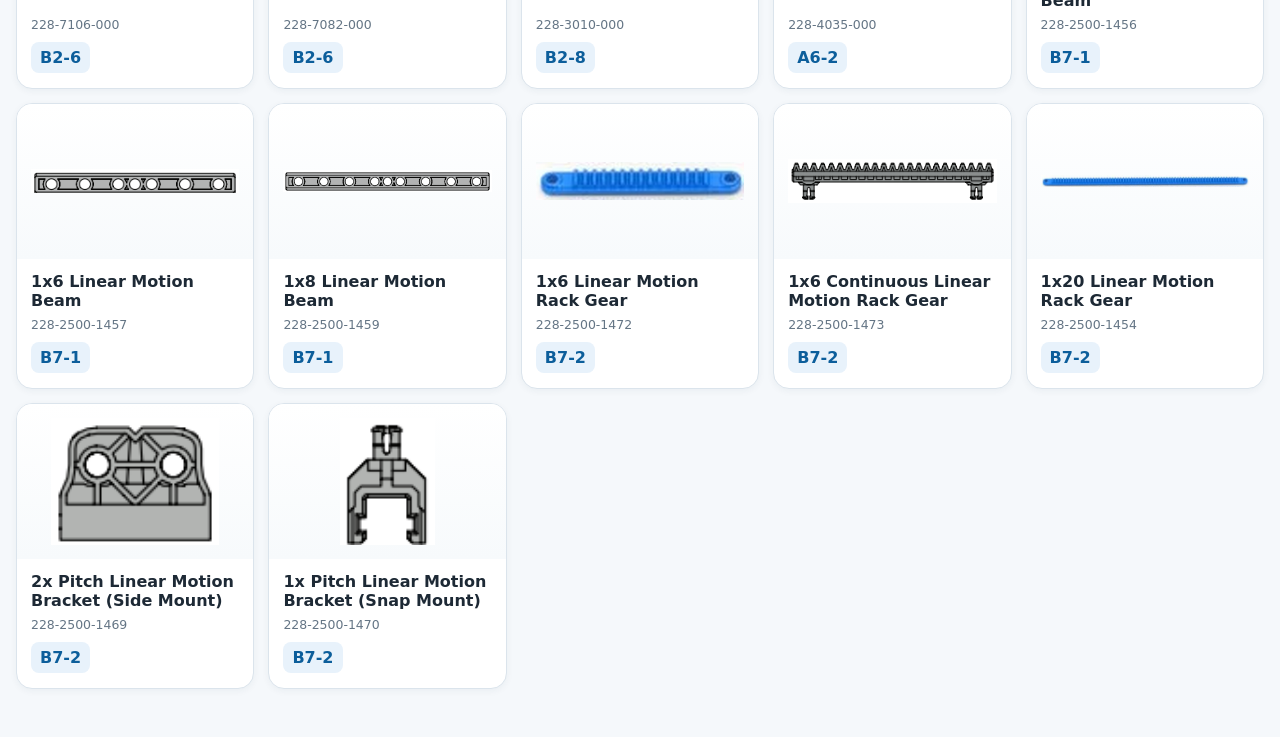
==== commit 56df07fa: "Build List tab: students plan scarce parts per project - 34 parts marked "scarce" in parts.json - Li" ====
--- a/index.html
+++ b/index.html
@@ -25,6 +25,7 @@
       <button class="tab active" data-view="parts" role="tab">Parts</button>
       <button class="tab" data-view="finder" role="tab">Part Finder</button>
       <button class="tab" data-view="map" role="tab">Storage map</button>
+      <button class="tab" data-view="bom" role="tab">Build List</button>
     </div>
     <div class="filters" id="filters"></div>
   </div>
@@ -37,6 +38,7 @@
     <div id="empty" class="empty" hidden>No parts matched that search. Try fewer words, or a part number.</div>
   </section>
   <section id="finderView" hidden></section>
+  <section id="bomView" hidden></section>
   <section id="mapView" hidden>
     <p class="map-help">Click any bin or drawer to see what's in it.</p>
     <div id="storageMap"></div>
--- a/css/style.css
+++ b/css/style.css
@@ -72,6 +72,49 @@
 @media (max-width:1100px) { .poster { grid-template-columns:repeat(2,minmax(0,1fr)); } }
 .badge-link:hover { background:#d3e7f8; color:#0c5e9b; }
 
+/* Build List */
+.bom-bar { display:flex; flex-wrap:wrap; gap:10px; align-items:flex-end; margin:6px 0 16px; }
+.bom-bar label { display:flex; flex-direction:column; gap:3px; font-size:.8rem; font-weight:700; color:#536778; }
+.bom-bar input, .bom-bar select { font:inherit; font-size:1rem; padding:8px 10px; border:1px solid #bfcbd5; border-radius:9px; min-width:260px; background:white; }
+.bom-btn { border:0; background:var(--blue); color:white; font-weight:700; border-radius:9px; padding:9px 13px; cursor:pointer; }
+.bom-btn.subtle { background:#eef3f6; color:#405464; }
+.bom-layout { display:grid; grid-template-columns:minmax(0,1fr) 340px; gap:18px; align-items:start; }
+.bom-grid { display:grid; grid-template-columns:repeat(auto-fill,minmax(250px,1fr)); gap:8px; }
+.bom-part { display:flex; align-items:center; gap:8px; background:white; border:1px solid var(--border); border-radius:11px; padding:6px 8px; }
+.bom-part.chosen { border-color:var(--blue); background:#f0f7fd; }
+.bom-part .thumb { width:46px; height:46px; flex:none; border:0; background:none; padding:0; cursor:pointer; display:flex; align-items:center; justify-content:center; }
+.bom-part .thumb img { width:100%; height:100%; object-fit:contain; }
+.bom-info { flex:1; min-width:0; }
+.bom-info b { display:block; font-size:.86rem; line-height:1.15; }
+.bom-info small { color:#647585; font-size:.72rem; }
+.nowrap { white-space:nowrap; }
+.stepper { display:flex; align-items:center; flex:none; }
+.stepper button { width:28px; height:30px; border:1px solid #c6d2dc; background:#f6f9fb; font-size:1.05rem; font-weight:800; cursor:pointer; color:#405464; }
+.stepper button:first-child { border-radius:8px 0 0 8px; } .stepper button:last-child { border-radius:0 8px 8px 0; }
+.stepper input { width:42px; height:30px; border:1px solid #c6d2dc; border-left:0; border-right:0; text-align:center; font:inherit; font-weight:700; -moz-appearance:textfield; }
+.stepper input::-webkit-inner-spin-button { -webkit-appearance:none; }
+.bom-sheet { position:sticky; top:150px; background:white; border:1px solid var(--border); border-radius:14px; padding:14px; box-shadow:var(--shadow); }
+.bom-sheet h3 { margin:0 0 10px; }
+.bom-sheet table { width:100%; border-collapse:collapse; font-size:.88rem; }
+.bom-sheet th { text-align:left; color:#718291; font-size:.75rem; border-bottom:1px solid var(--border); padding:4px 2px; }
+.bom-sheet td { padding:5px 2px; border-bottom:1px solid #eef2f5; vertical-align:top; }
+.bom-sheet td small { display:block; color:#b3261e; font-weight:700; }
+.bom-sheet tr.over td { background:#fff1f0; }
+.bom-sheet .n { text-align:right; font-weight:800; }
+.bom-sheet tfoot td { font-weight:700; color:#536778; border-bottom:0; }
+.bom-actions { display:flex; flex-wrap:wrap; gap:6px; margin-top:12px; }
+.bom-link { margin-top:10px; font-size:.85rem; background:#f2f8ee; border:1px solid #cfe3c2; border-radius:9px; padding:8px; }
+.bom-link input { width:100%; margin-top:5px; font-size:.75rem; padding:5px; border:1px solid #cfe3c2; border-radius:6px; }
+.bom-add { display:block; width:100%; margin-top:9px; border:1px dashed var(--blue); background:#f0f7fd; color:#0c5e9b; font-weight:800; border-radius:11px; padding:9px; cursor:pointer; }
+#toast { position:fixed; left:50%; bottom:24px; transform:translateX(-50%); background:var(--dark); color:white; padding:10px 16px; border-radius:10px; font-weight:700; opacity:0; transition:opacity .2s; pointer-events:none; z-index:50; }
+#toast.show { opacity:1; }
+@media print {
+  header, .toolbar, .bom-head, .bom-picker, .bom-actions, .bom-link, .bom-sheet .note, dialog { display:none !important; }
+  body, main { background:white; padding:0; }
+  .bom-layout { display:block; }
+  .bom-sheet { position:static; box-shadow:none; border:0; padding:0; }
+}
+
 /* Placeholder image */
 .placeholder { width:130px; height:110px; border-radius:20px; display:flex; flex-direction:column; align-items:center; justify-content:center; text-align:center; font-weight:800; color:white; padding:10px; }
 .placeholder span { font-size:1rem; line-height:1.15; display:-webkit-box; -webkit-line-clamp:3; -webkit-box-orient:vertical; overflow:hidden; }
@@ -111,6 +154,19 @@
 .fact { border:1px solid var(--border); border-radius:11px; padding:10px; background:#fbfcfd; }
 .fact small { display:block; color:#718291; margin-bottom:3px; }
 .fact b { word-break:break-word; }
+.fact.use { grid-column:1 / -1; background:#f2f8ee; border-color:#cfe3c2; }
+.fact.use p { margin:0; line-height:1.4; color:#1d2935; }
+.works-with { margin-top:9px; border:1px solid var(--border); border-radius:11px; padding:10px; background:#fbfcfd; }
+.works-with > small { display:block; color:#718291; margin-bottom:6px; }
+.ww-list { display:grid; grid-template-columns:repeat(auto-fill,minmax(190px,1fr)); gap:6px; }
+.ww-item { display:flex; align-items:center; gap:8px; text-align:left; border:1px solid var(--border); background:white; border-radius:9px; padding:5px 8px; cursor:pointer; min-width:0; }
+.ww-item:hover { border-color:var(--blue); box-shadow:0 0 0 2px rgba(22,119,200,.15); }
+.ww-item .thumb { width:40px; height:40px; flex:none; display:flex; align-items:center; justify-content:center; }
+.ww-item .thumb img { width:100%; height:100%; object-fit:contain; }
+.ww-item .thumb .placeholder.tiny { width:40px; height:40px; }
+.ww-text { min-width:0; }
+.ww-text b { display:block; font-size:.84rem; line-height:1.15; }
+.ww-text small { display:block; color:#647585; font-size:.72rem; margin-top:2px; }
 .note { margin-top:10px; color:#607282; font-size:.9rem; }
 
 /* Bin contents view */
@@ -152,6 +208,9 @@
   .toolbar { position:static; margin-top:0; }
   .count { display:none; }
   .poster { --k:.45; grid-template-columns:minmax(0,1fr); }
+  .bom-layout { grid-template-columns:1fr; }
+  .bom-sheet { position:static; }
+  .bom-bar input, .bom-bar select { min-width:0; width:100%; }
   .finder-chips { display:none; }
   .cart-sides { grid-template-columns:1fr; }
   .map-section .bin .bin-label { display:none; }
